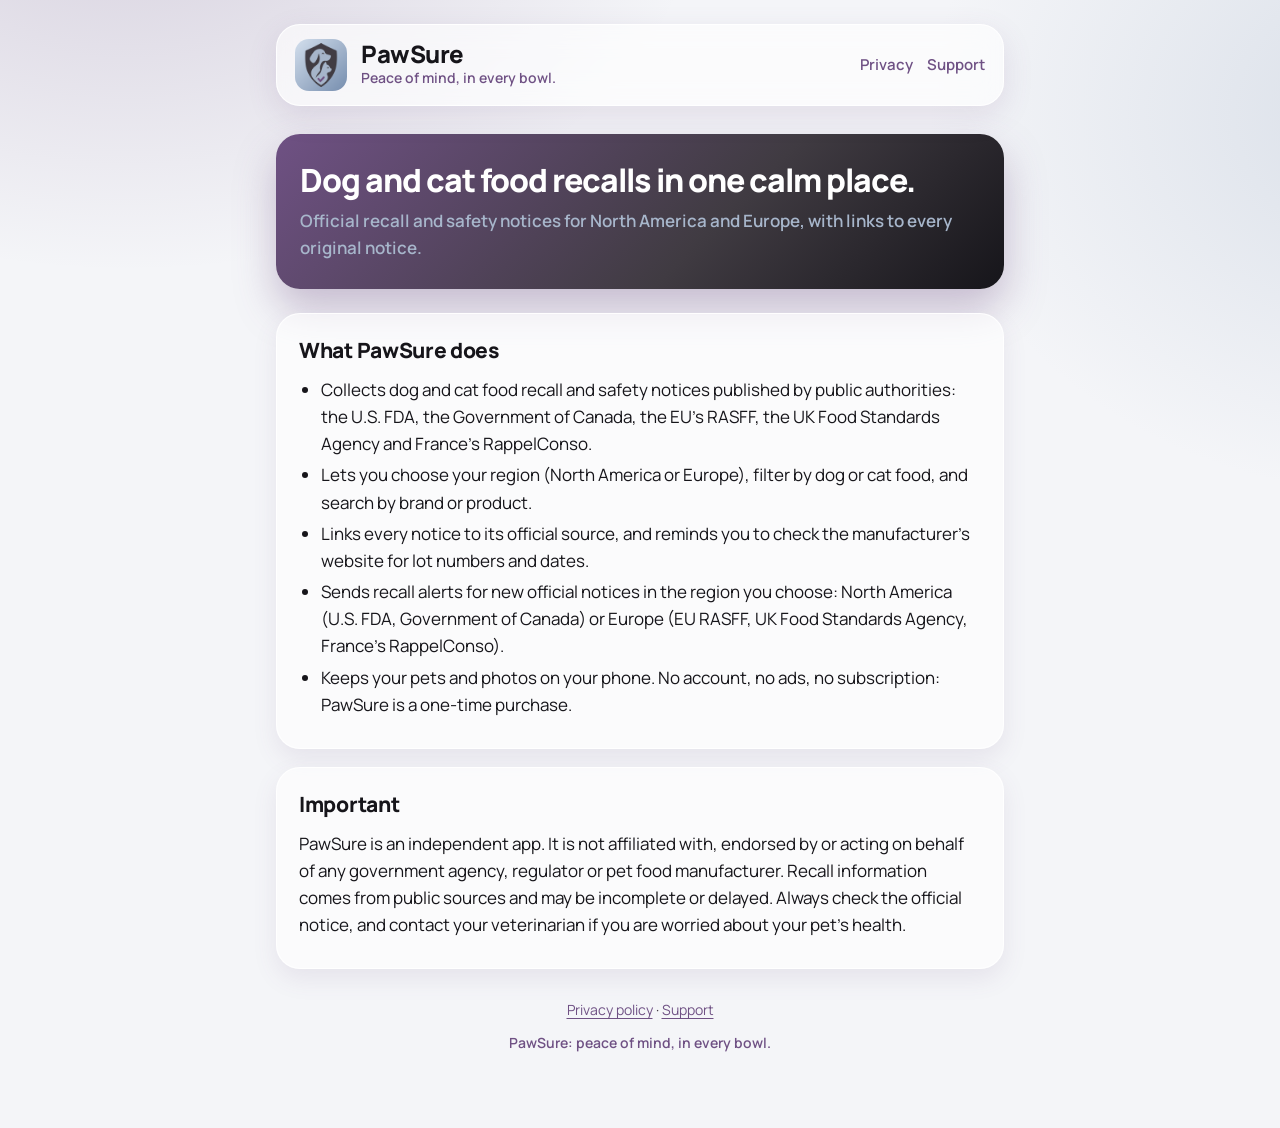
==== index.html @ b875d5a6 "PawSure website: home, privacy policy and support" ====
<!doctype html>
<html lang="en">
<head>
  <meta charset="utf-8">
  <meta name="viewport" content="width=device-width, initial-scale=1">
  <title>PawSure</title>
  <meta name="description" content="PawSure: dog and cat food recall notices for North America and Europe, from official sources.">
  <link rel="icon" href="images/pawsure-icon.png">
  <link rel="stylesheet" href="styles.css">
</head>
<body>
<div class="wrap">
  <header class="site">
    <img src="images/pawsure-icon.png" alt="PawSure logo">
    <div><div class="name">PawSure</div><div class="tag">Peace of mind, in every bowl.</div></div>
    <nav class="site"><a href="privacy.html">Privacy</a><a href="support.html">Support</a></nav>
  </header>

  <section class="hero">
    <h1>Dog and cat food recalls in one calm place.</h1>
    <p>Official recall and safety notices for North America and Europe, with links to every original notice.</p>
  </section>

  <section class="card">
    <h2>What PawSure does</h2>
    <ul>
      <li>Collects dog and cat food recall and safety notices published by public authorities: the U.S. FDA, the Government of Canada, the EU's RASFF, the UK Food Standards Agency and France's RappelConso.</li>
      <li>Lets you choose your region (North America or Europe), filter by dog or cat food, and search by brand or product.</li>
      <li>Links every notice to its official source, and reminds you to check the manufacturer's website for lot numbers and dates.</li>
      <li>Sends recall alerts for new official notices in the region you choose: North America (U.S. FDA, Government of Canada) or Europe (EU RASFF, UK Food Standards Agency, France's RappelConso).</li>
      <li>Keeps your pets and photos on your phone. No account, no ads, no subscription: PawSure is a one-time purchase.</li>
    </ul>
  </section>

  <section class="card">
    <h2>Important</h2>
    <p>PawSure is an independent app. It is not affiliated with, endorsed by or acting on behalf of any government agency, regulator or pet food manufacturer. Recall information comes from public sources and may be incomplete or delayed. Always check the official notice, and contact your veterinarian if you are worried about your pet's health.</p>
  </section>

  <footer class="site">
    <p><a href="privacy.html">Privacy policy</a> · <a href="support.html">Support</a></p>
    <p class="slogan">PawSure: peace of mind, in every bowl.</p>
  </footer>
</div>
</body>
</html>
---- styles.css ----
/* PawSure website: brand palette and Manrope (bundled locally; no third-party font requests). */
@font-face { font-family: "Manrope"; font-weight: 400; font-display: swap; src: url("fonts/Manrope_400Regular.ttf") format("truetype"); }
@font-face { font-family: "Manrope"; font-weight: 600; font-display: swap; src: url("fonts/Manrope_600SemiBold.ttf") format("truetype"); }
@font-face { font-family: "Manrope"; font-weight: 800; font-display: swap; src: url("fonts/Manrope_800ExtraBold.ttf") format("truetype"); }

:root {
  --onyx: #16151A;
  --graphite: #403B42;
  --lilac: #A4989A;
  --grape: #6F5184;
  --powder: #A7B6CB;
  --bg: #F4F5F8;
  --card: rgba(255, 255, 255, 0.62);
  --rim: rgba(255, 255, 255, 0.9);
}

* { box-sizing: border-box; }
html { -webkit-text-size-adjust: 100%; }
body {
  margin: 0;
  font-family: "Manrope", system-ui, sans-serif;
  color: var(--onyx);
  background:
    radial-gradient(60rem 40rem at 10% -10%, rgba(111, 81, 132, 0.22), transparent 60%),
    radial-gradient(50rem 40rem at 110% 10%, rgba(167, 182, 203, 0.35), transparent 60%),
    var(--bg);
  line-height: 1.6;
  font-size: 17px;
}
a { color: var(--grape); text-underline-offset: 3px; }
a:hover { color: var(--onyx); }

.wrap { max-width: 760px; margin: 0 auto; padding: 24px 16px 64px; }

header.site {
  display: flex; align-items: center; gap: 14px;
  padding: 14px 18px; margin-bottom: 28px;
  background: var(--card); border: 1px solid var(--rim); border-radius: 24px;
  box-shadow: 0 10px 30px rgba(111, 81, 132, 0.14);
  backdrop-filter: blur(14px); -webkit-backdrop-filter: blur(14px);
}
header.site img { width: 52px; height: 52px; border-radius: 14px; }
header.site .name { font-weight: 800; font-size: 24px; letter-spacing: -0.5px; line-height: 1.1; }
header.site .tag { color: var(--grape); font-weight: 600; font-size: 14px; }
nav.site { margin-left: auto; display: flex; gap: 14px; flex-wrap: wrap; font-weight: 600; font-size: 15px; }
nav.site a { text-decoration: none; }

.hero {
  padding: 28px 24px; margin-bottom: 24px; border-radius: 24px; color: #fff;
  background: linear-gradient(135deg, var(--grape), var(--graphite) 60%, var(--onyx));
  box-shadow: 0 20px 40px rgba(111, 81, 132, 0.35);
}
.hero h1 { margin: 0 0 8px; font-size: 32px; line-height: 1.15; letter-spacing: -1px; font-weight: 800; }
.hero p { margin: 0; color: var(--powder); font-weight: 600; }

.card {
  background: var(--card); border: 1px solid var(--rim); border-radius: 24px;
  padding: 20px 22px; margin-bottom: 18px;
  box-shadow: 0 10px 24px rgba(111, 81, 132, 0.10);
}
h1.page { font-weight: 800; font-size: 30px; letter-spacing: -0.8px; margin: 0 0 6px; }
h2 { font-weight: 800; font-size: 21px; margin: 0 0 8px; letter-spacing: -0.3px; }
h3 { font-weight: 600; font-size: 17px; margin: 14px 0 4px; }
p { margin: 0 0 10px; }
ul { margin: 0 0 10px; padding-left: 22px; }
li { margin-bottom: 4px; }
.meta { color: var(--graphite); font-size: 15px; margin-bottom: 18px; }
.note {
  border-left: 4px solid var(--grape); background: rgba(111, 81, 132, 0.08);
  padding: 12px 14px; border-radius: 12px; margin: 10px 0;
}
.placeholder { background: #fff3c4; padding: 0 4px; border-radius: 4px; }
footer.site { color: var(--graphite); font-size: 14px; text-align: center; margin-top: 30px; }
footer.site .slogan { color: var(--grape); font-weight: 600; }

@media (max-width: 520px) {
  body { font-size: 16px; }
  .hero h1 { font-size: 26px; }
  h1.page { font-size: 25px; }
  nav.site { margin-left: 0; width: 100%; }
  header.site { flex-wrap: wrap; }
}
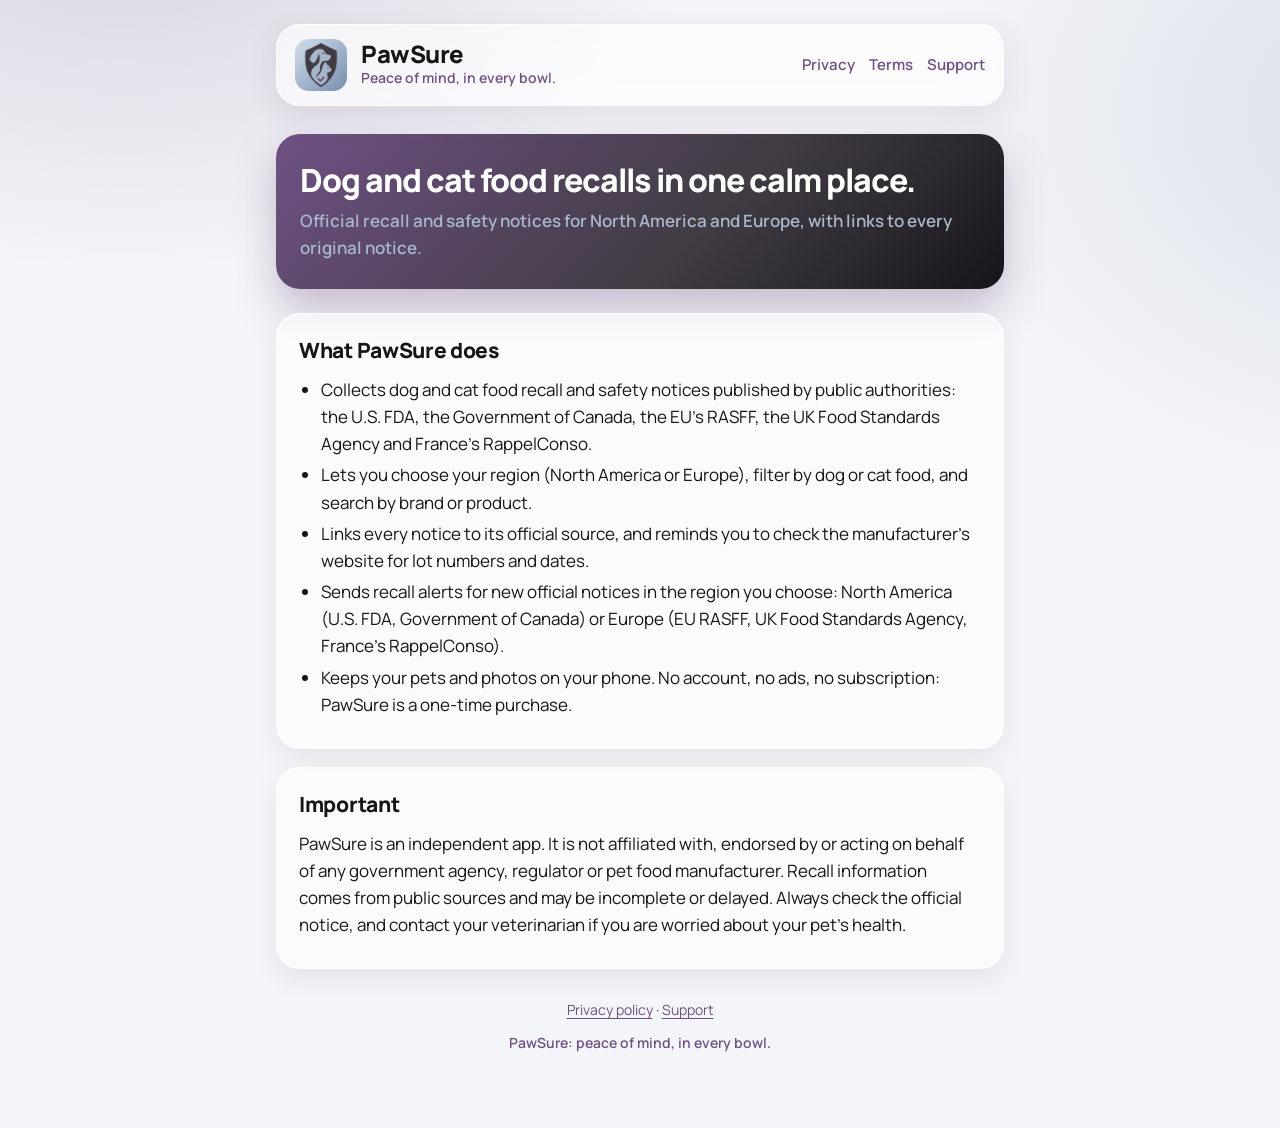
==== commit 6893901b: "Add Terms of Use and recall data sources and licences" ====
--- a/index.html
+++ b/index.html
@@ -13,7 +13,7 @@
   <header class="site">
     <img src="images/pawsure-icon.png" alt="PawSure logo">
     <div><div class="name">PawSure</div><div class="tag">Peace of mind, in every bowl.</div></div>
-    <nav class="site"><a href="privacy.html">Privacy</a><a href="support.html">Support</a></nav>
+    <nav class="site"><a href="privacy.html">Privacy</a><a href="terms.html">Terms</a><a href="support.html">Support</a></nav>
   </header>
 
   <section class="hero">
